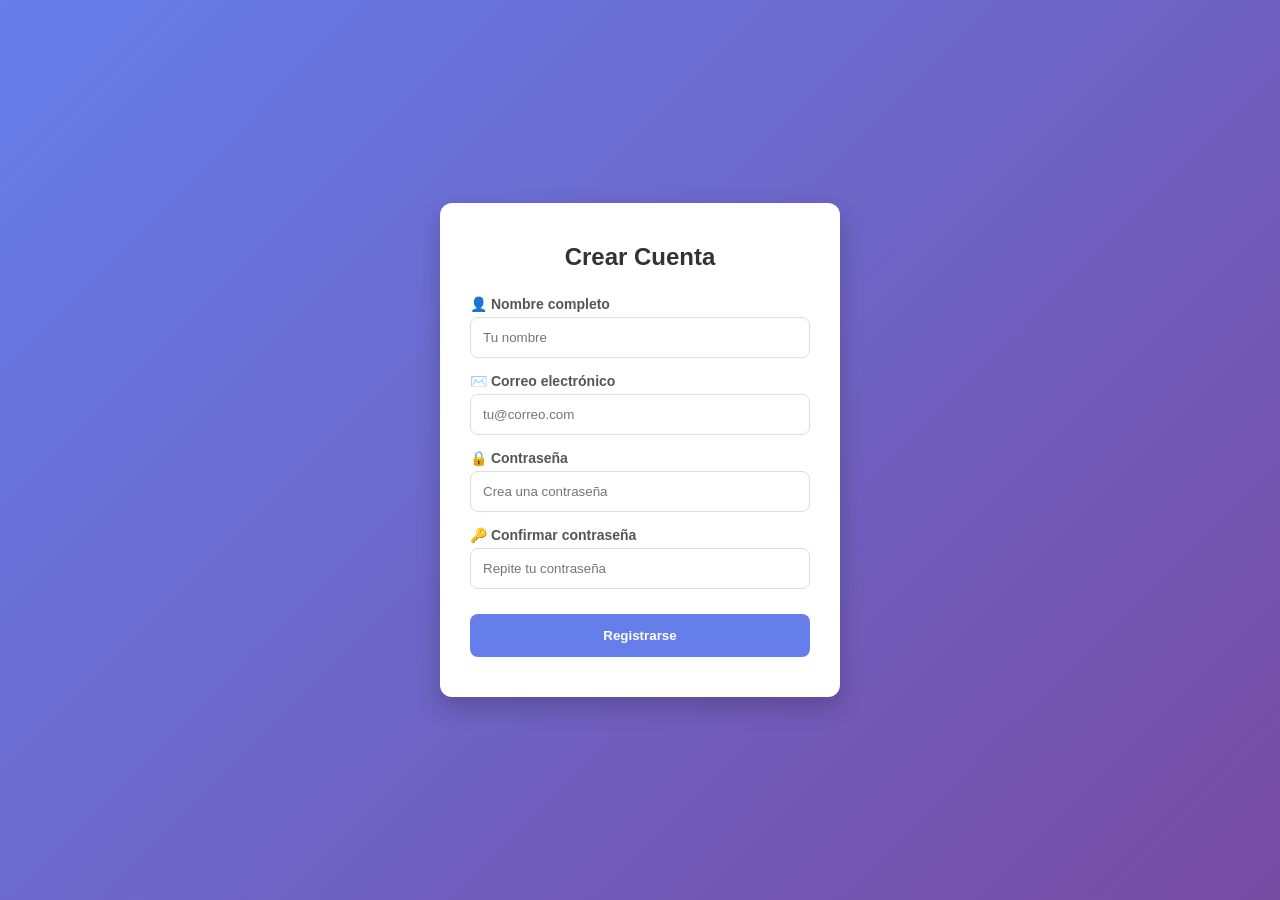
==== index.html @ b3540f41 "Add files via upload" ====
<!DOCTYPE html>
<html lang="es">
<head>
    <meta charset="UTF-8">
    <meta name="viewport" content="width=device-width, initial-scale=1.0">
    <title>Registro - MiWebPro</title>
    <link rel="stylesheet" href="style.css">
</head>
<body>
    <div class="contenedor-registro">
        <form class="formulario-registro" id="registroForm">
            <h2>Crear Cuenta</h2>
            <div class="grupo-input">
                <label>👤 Nombre completo</label>
                <input type="text" id="nombre" placeholder="Tu nombre" required>
            </div>
            <div class="grupo-input">
                <label>✉️ Correo electrónico</label>
                <input type="email" id="correo" placeholder="tu@correo.com" required>
            </div>
            <div class="grupo-input">
                <label>🔒 Contraseña</label>
                <input type="password" id="password" placeholder="Crea una contraseña" required>
            </div>
            <div class="grupo-input">
                <label>🔑 Confirmar contraseña</label>
                <input type="password" id="confirmar-password" placeholder="Repite tu contraseña" required>
            </div>
            <button type="submit" class="btn-registro">Registrarse</button>
        </form>
    </div>

    <script>
        document.getElementById('registroForm').addEventListener('submit', function(e) {
            e.preventDefault();
            const nombre = document.getElementById('nombre').value;
            const pass = document.getElementById('password').value;
            const confirm = document.getElementById('confirmar-password').value;

            if (pass !== confirm) {
                alert("❌ Las contraseñas no coinciden.");
                return;
            }

            localStorage.setItem('usuarioNombre', nombre);
            alert("✅ ¡Registro exitoso! Bienvenido, " + nombre + ". Redirigiendo a tu panel...");
            window.location.href = "dashboard.html";
        });
    </script>
</body>
</html>
---- style.css ----
* { margin: 0; padding: 0; box-sizing: border-box; font-family: 'Segoe UI', sans-serif; }
body {
    background: linear-gradient(135deg, #667eea 0%, #764ba2 100%);
    min-height: 100vh; display: flex; justify-content: center; align-items: center; padding: 20px;
}
.contenedor-registro {
    background: white; width: 100%; max-width: 400px; border-radius: 12px;
    box-shadow: 0 10px 25px rgba(0,0,0,0.2); padding: 40px 30px;
}
h2 { text-align: center; margin-bottom: 25px; color: #333; }
.grupo-input { margin-bottom: 15px; }
.grupo-input label { display: block; font-size: 14px; margin-bottom: 5px; color: #555; font-weight: bold; }
.grupo-input input { width: 100%; padding: 12px; border: 1px solid #ddd; border-radius: 8px; outline: none; }
.btn-registro {
    width: 100%; background: #667eea; color: white; border: none; padding: 14px;
    border-radius: 8px; font-weight: bold; cursor: pointer; margin-top: 10px; transition: 0.3s;
}
.btn-registro:hover { background: #5a6fd6; }
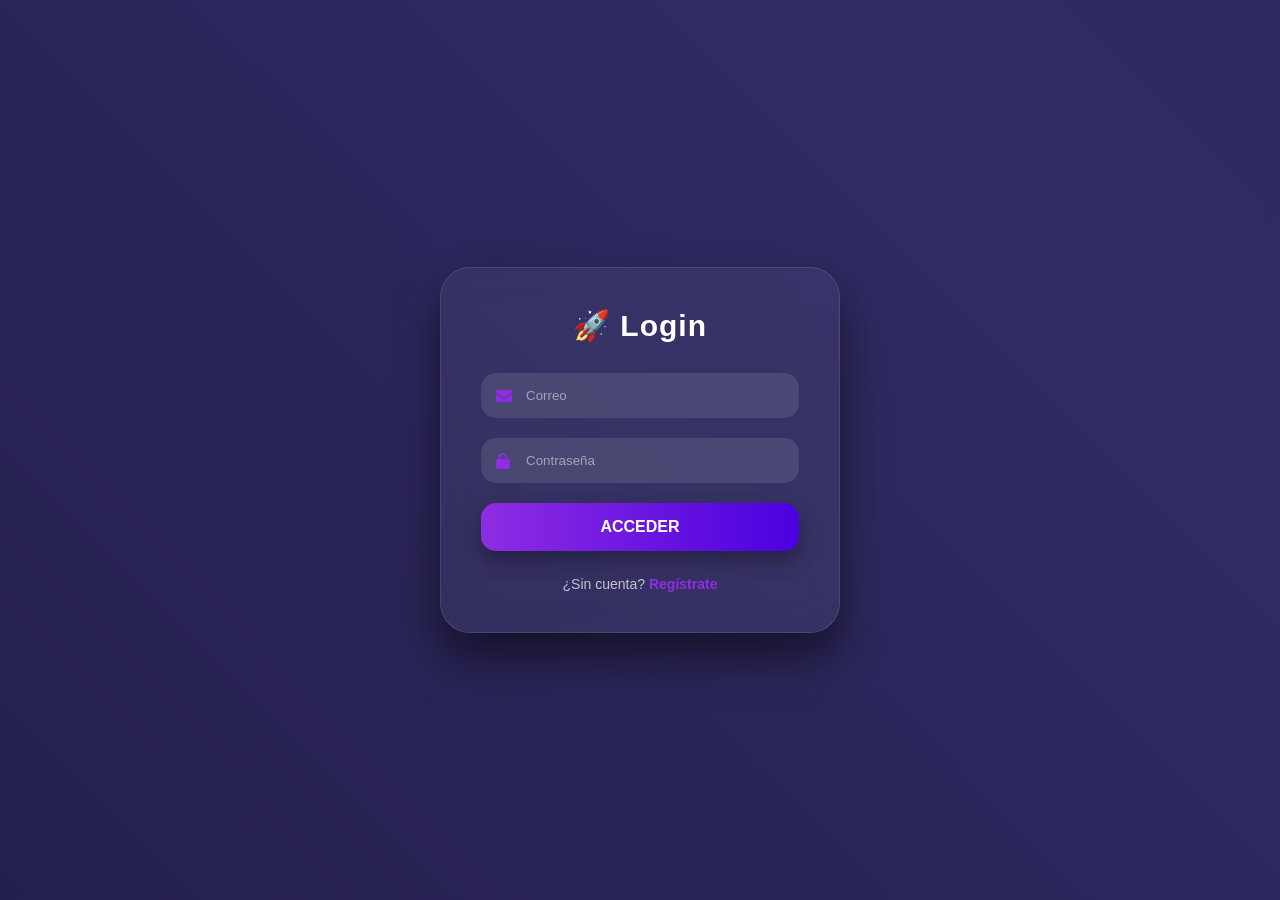
==== commit b5360035: "Add files via upload" ====
--- a/index.html
+++ b/index.html
@@ -3,49 +3,127 @@
 <head>
     <meta charset="UTF-8">
     <meta name="viewport" content="width=device-width, initial-scale=1.0">
-    <title>Registro - MiWebPro</title>
-    <link rel="stylesheet" href="style.css">
+    <title>Acceso | MiWebPro</title>
+    <link rel="stylesheet" href="https://cdnjs.cloudflare.com/ajax/libs/font-awesome/6.4.0/css/all.min.css">
+    <style>
+        :root { --p: #8e2de2; --s: #4a00e0; }
+        * { margin: 0; padding: 0; box-sizing: border-box; font-family: 'Poppins', sans-serif; }
+        
+        body {
+            height: 100vh;
+            display: flex;
+            justify-content: center;
+            align-items: center;
+            background: linear-gradient(45deg, #0f0c29, #302b63, #24243e);
+            background-size: 400% 400%;
+            animation: gradientBG 15s ease infinite;
+        }
+
+        @keyframes gradientBG {
+            0% { background-position: 0% 50%; }
+            50% { background-position: 100% 50%; }
+            100% { background-position: 0% 50%; }
+        }
+
+        .glass-card {
+            background: rgba(255, 255, 255, 0.05);
+            backdrop-filter: blur(15px);
+            border: 1px solid rgba(255, 255, 255, 0.1);
+            padding: 40px;
+            border-radius: 30px;
+            width: 100%;
+            max-width: 400px;
+            text-align: center;
+            box-shadow: 0 25px 45px rgba(0,0,0,0.5);
+        }
+
+        h2 { color: white; font-size: 30px; margin-bottom: 30px; font-weight: 800; letter-spacing: 1px; }
+        
+        .input-box { position: relative; margin-bottom: 20px; }
+        .input-box i { position: absolute; left: 15px; top: 50%; transform: translateY(-50%); color: #8e2de2; }
+        
+        input {
+            width: 100%;
+            padding: 15px 15px 15px 45px;
+            background: rgba(255,255,255,0.1);
+            border: none;
+            border-radius: 15px;
+            color: white;
+            outline: none;
+            transition: 0.3s;
+        }
+        input::placeholder { color: rgba(255,255,255,0.5); }
+        input:focus { background: rgba(255,255,255,0.2); box-shadow: 0 0 15px rgba(142, 45, 226, 0.5); }
+
+        button {
+            width: 100%;
+            padding: 15px;
+            background: linear-gradient(to right, #8e2de2, #4a00e0);
+            border: none;
+            border-radius: 15px;
+            color: white;
+            font-weight: bold;
+            font-size: 16px;
+            cursor: pointer;
+            box-shadow: 0 10px 20px rgba(0,0,0,0.3);
+            transition: 0.3s;
+        }
+        button:hover { transform: scale(1.05); box-shadow: 0 15px 25px rgba(142, 45, 226, 0.4); }
+
+        .toggle-link { color: rgba(255,255,255,0.7); margin-top: 25px; display: block; cursor: pointer; font-size: 14px; }
+        .toggle-link b { color: #8e2de2; }
+        .hidden { display: none; }
+    </style>
 </head>
 <body>
-    <div class="contenedor-registro">
-        <form class="formulario-registro" id="registroForm">
-            <h2>Crear Cuenta</h2>
-            <div class="grupo-input">
-                <label>👤 Nombre completo</label>
-                <input type="text" id="nombre" placeholder="Tu nombre" required>
-            </div>
-            <div class="grupo-input">
-                <label>✉️ Correo electrónico</label>
-                <input type="email" id="correo" placeholder="tu@correo.com" required>
-            </div>
-            <div class="grupo-input">
-                <label>🔒 Contraseña</label>
-                <input type="password" id="password" placeholder="Crea una contraseña" required>
-            </div>
-            <div class="grupo-input">
-                <label>🔑 Confirmar contraseña</label>
-                <input type="password" id="confirmar-password" placeholder="Repite tu contraseña" required>
-            </div>
-            <button type="submit" class="btn-registro">Registrarse</button>
+
+    <div class="glass-card" id="loginBox">
+        <h2>🚀 Login</h2>
+        <form onsubmit="iniciarSesion(event)">
+            <div class="input-box"><i class="fa-solid fa-envelope"></i><input type="email" id="logCorreo" placeholder="Correo" required></div>
+            <div class="input-box"><i class="fa-solid fa-lock"></i><input type="password" id="logClave" placeholder="Contraseña" required></div>
+            <button type="submit">ACCEDER</button>
         </form>
+        <span class="toggle-link" onclick="toggleAuth()">¿Sin cuenta? <b>Regístrate</b></span>
+    </div>
+
+    <div class="glass-card hidden" id="registroBox">
+        <h2>🔥 Registro</h2>
+        <form onsubmit="registrar(event)">
+            <div class="input-box"><i class="fa-solid fa-user"></i><input type="text" id="regNombre" placeholder="Nombre de usuario" required></div>
+            <div class="input-box"><i class="fa-solid fa-envelope"></i><input type="email" id="regCorreo" placeholder="Correo" required></div>
+            <div class="input-box"><i class="fa-solid fa-lock"></i><input type="password" id="regClave" placeholder="Crear Contraseña" required></div>
+            <button type="submit">REGISTRARME</button>
+        </form>
+        <span class="toggle-link" onclick="toggleAuth()">¿Ya tienes cuenta? <b>Inicia Sesión</b></span>
     </div>
 
     <script>
-        document.getElementById('registroForm').addEventListener('submit', function(e) {
-            e.preventDefault();
-            const nombre = document.getElementById('nombre').value;
-            const pass = document.getElementById('password').value;
-            const confirm = document.getElementById('confirmar-password').value;
-
-            if (pass !== confirm) {
-                alert("❌ Las contraseñas no coinciden.");
-                return;
-            }
-
-            localStorage.setItem('usuarioNombre', nombre);
-            alert("✅ ¡Registro exitoso! Bienvenido, " + nombre + ". Redirigiendo a tu panel...");
+        function toggleAuth() {
+            document.getElementById('loginBox').classList.toggle('hidden');
+            document.getElementById('registroBox').classList.toggle('hidden');
+        }
+        function registrar(event) {
+            event.preventDefault();
+            const user = { 
+                nombre: document.getElementById('regNombre').value, 
+                correo: document.getElementById('regCorreo').value, 
+                clave: document.getElementById('regClave').value 
+            };
+            localStorage.setItem('user_' + user.correo, JSON.stringify(user));
+            localStorage.setItem('usuarioActual', JSON.stringify(user));
             window.location.href = "dashboard.html";
-        });
+        }
+        function iniciarSesion(event) {
+            event.preventDefault();
+            const correo = document.getElementById('logCorreo').value;
+            const clave = document.getElementById('logClave').value;
+            const saved = JSON.parse(localStorage.getItem('user_' + correo));
+            if (saved && saved.clave === clave) {
+                localStorage.setItem('usuarioActual', JSON.stringify(saved));
+                window.location.href = "dashboard.html";
+            } else { alert("Datos incorrectos"); }
+        }
     </script>
 </body>
 </html>
